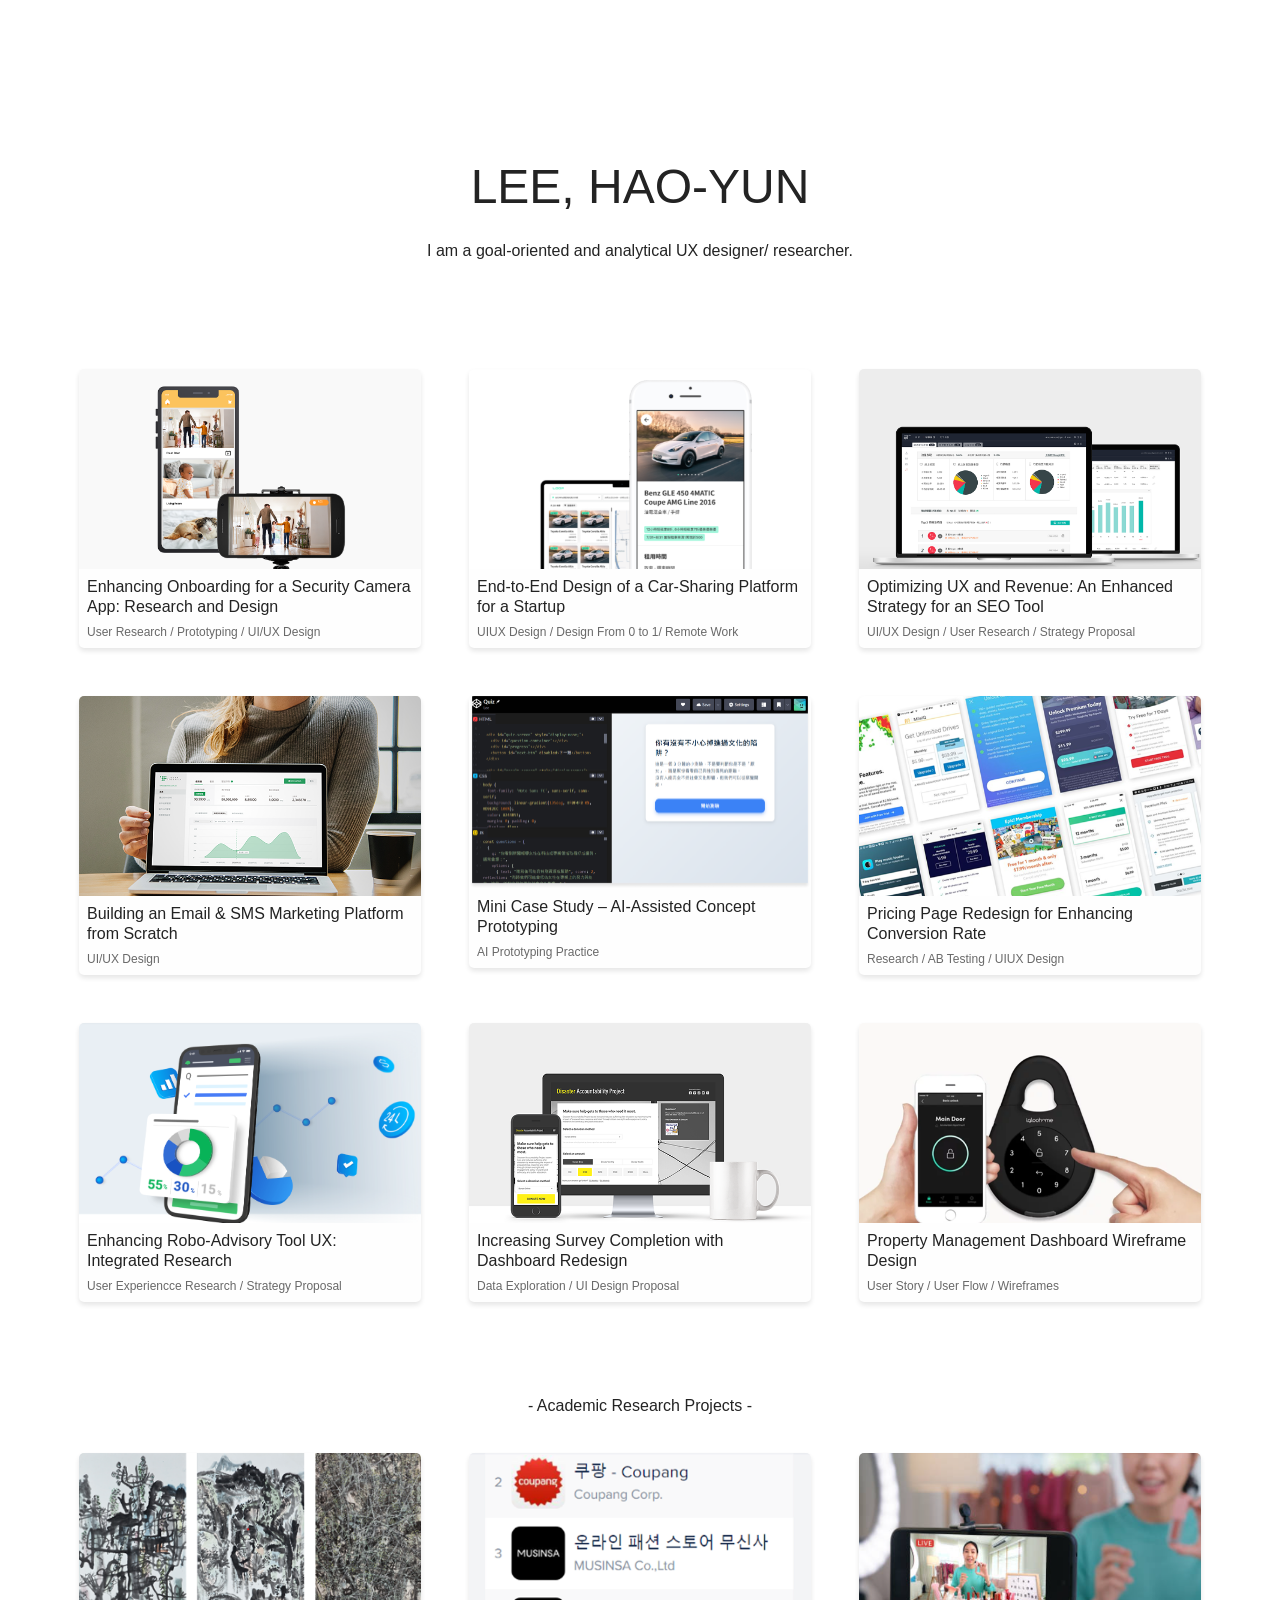
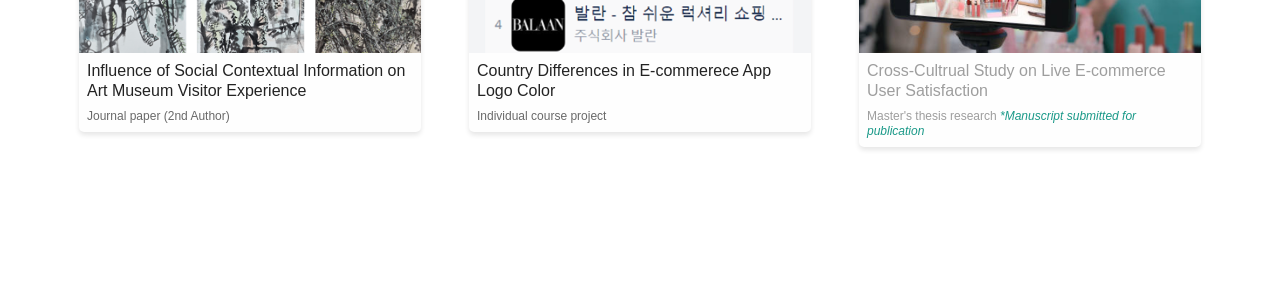
==== index.html @ 68da8c2a "Update index.html" ====
<!DOCTYPE html>
<html lang="zh-TW">
<head>
	
    <meta charset="UTF-8" name="robots" content="noindex , nofollow">
	<title>Lee's portfolio</title>
	<meta name="viewport" content="width=device-width,initial-scale=1.0,user-scalable=0">
	<link rel="stylesheet" type="text/css" href="bootstrap.css">
	<link rel="stylesheet" type="text/css" href="base.css">
	<link rel="stylesheet" type="text/css" href="components.css">


	


</head>

<body class="bg-color">
	
<div class="container">

    <div class="group">
      <div class="title">
        <h1 class="fontsize-h1">LEE, HAO-YUN</h1>
        <h2 class="fontsize-h2">I am a goal-oriented and analytical UX designer/ researcher. </h2>
         
      </div>


<div class="space">
    </div>
    
    <div class=" row ">



<div class="col-sm-4 work-card">
            <!--<a href="2.html ">-->
             <a href="past projects-1.pdf" target="_blank">
            <div class="work-card-inner">

              <div class="pic">
               <img src="images/camera.png" width="100%">
              </div>

           <div class="work-title">
                <h4 class="fontsize-title">Enhancing Onboarding for a Security Camera App: Research and Design</h4>
                <p class="fontsize-subtitle">User Research / Prototyping / UI/UX Design</p>
          </div>  
            </div>
            </a>
      </div>


      <div class="col-sm-4 work-card">
            <!--<a href="carsharing.pdf"   target="_blank" >-->
               <a href="past projects-2.pdf" target="_blank">
            <div class="work-card-inner">

              <div class="pic">
               <img src="images/carsharing.png" width="100%">
              </div>

           <div class="work-title">
                <h4 class="fontsize-title">End-to-End Design of a Car-Sharing Platform for a Startup </h4>
                <p class="fontsize-subtitle">UIUX Design / Design From 0 to 1/ Remote Work</p>
          </div>  
            </div>
            </a>
      </div>


              <div class="col-sm-4 work-card">
            <!--<a href="1.html ">-->
               <a href="past projects-3.pdf" target="_blank">
            <div class="work-card-inner">

              <div class="pic"> 
               <img src="images/seo-tool.png" width="100%">
              </div>

           <div class="work-title">
                <h4 class="fontsize-title">Optimizing UX and Revenue: An Enhanced Strategy for an SEO Tool</h4>
                <p class="fontsize-subtitle">UI/UX Design / User Research / Strategy Proposal</p>
          </div>

            </div>
            </a>
      </div>



              <div class="col-sm-4 work-card">
            <!--<a href="1.html ">-->
               <a href="past projects-4.pdf" target="_blank">
            <div class="work-card-inner">

              <div class="pic">
               <img src="images/edm-1.png" width="100%">
              </div>

           <div class="work-title">
                <h4 class="fontsize-title">Building an Email & SMS Marketing Platform from Scratch</h4>
                <p class="fontsize-subtitle">UI/UX Design</p>
          </div>

            </div>
            </a>
      </div>



              <!-- <div class="col-sm-4 work-card">
            <a href="work-3.html ">
            <div class="work-card-inner">

              <div class="pic">
               <img src="images/pricing_plan.png" width="100%">
              </div>

           <div class="work-title">
                <h4 class="fontsize-title">Refining Pricing Plans through UX Insights</h4>
                <p class="fontsize-subtitle">Analysis / Strategy Proposal</p>
          </div>  
            </div>
            </a>
      </div>-->


<div class="col-sm-4 work-card">
            <a href="work-9.html"   target="_blank" >
            <div class="work-card-inner">

              <div class="pic">
               <img src="images/codepen.png" width="100%">
              </div>

           <div class="work-title">
                <h4 class="fontsize-title">Mini Case Study – AI-Assisted Concept Prototyping</h4>
                <p class="fontsize-subtitle">AI Prototyping Practice</p>
          </div>  
            </div>
            </a>
      </div>




<div class="col-sm-4 work-card">
            <a href="payment_page_redesign_en.pdf"   target="_blank" >
            <div class="work-card-inner">

              <div class="pic">
               <img src="images/payment.png" width="100%">
              </div>

           <div class="work-title">
                <h4 class="fontsize-title">Pricing Page Redesign for Enhancing Conversion Rate</h4>
                <p class="fontsize-subtitle">Research / AB Testing / UIUX Design</p>
          </div>  
            </div>
            </a>
      </div>

<!-- 
<div class="col-sm-4 work-card">
            <a href="work-8.html ">
            <div class="work-card-inner">

              <div class="pic">
               <img src="images/donate-1.png" width="100%">
              </div>

           <div class="work-title">
                <h4 class="fontsize-title">Donation Page Redesign for a Nonprofit Organization</h4>
                <p class="fontsize-subtitle">UI/UX Design</p>
          </div>  
            </div>
            </a>
      </div> -->



<!-- <div class="col-sm-4 work-card">
              <a href="student_project_2.pdf"  target="_blank" >
            <div class="work-card-inner">

              <div class="pic">
               <img src="images/pic_studentproject.png" width="100%">
              </div>

           <div class="work-title">
                <h4 class="fontsize-title">Student Project: Redefine Buying Experience of a Taiwanese Street Food</h4>
                <p class="fontsize-subtitle">Product and service design practice</p>
          </div>  
            </div>
            </a>
      </div>-->


 <div class="col-sm-4 work-card">
            <a href="0.html ">
            <div class="work-card-inner">

              <div class="pic">
               <img src="images/robo.png" width="100%">
              </div>

           <div class="work-title">
                <h4 class="fontsize-title">Enhancing Robo-Advisory Tool UX: Integrated Research</h4>
                <p class="fontsize-subtitle">User Experiencce Research / Strategy Proposal</p>
          </div> 

            </div>
            </a>
      </div>

     


<div class="col-sm-4 work-card">
            <a href="work-7.html ">
            <div class="work-card-inner">

              <div class="pic">
               <img src="images/donate.png" width="100%">
              </div>

           <div class="work-title">
                <h4 class="fontsize-title">Increasing Survey Completion with Dashboard Redesign</h4>
                <p class="fontsize-subtitle">Data Exploration / UI Design Proposal</p>
          </div>  
            </div>
            </a>
      </div>



<div class="col-sm-4 work-card">
            <a href="work-4.html ">
            <div class="work-card-inner">

              <div class="pic">
               <img src="images/igloo_1.png" width="100%">
              </div>

           <div class="work-title">
                <h4 class="fontsize-title">Property Management Dashboard Wireframe Design<br> </h4>
                <p class="fontsize-subtitle">User Story / User Flow / Wireframes</p>
          </div>  
            </div>
            </a>
      </div>
    


<!---<div class="col-sm-4 work-card">
            <a href="work-6.html ">
            <div class="work-card-inner">

              <div class="pic">
               <img src="images/tw.png" width="100%">
              </div>

           <div class="work-title">
                <h4 class="fontsize-title">Practice Data Visualization with Tableau</h4>
                <p class="fontsize-subtitle">Data Visulization Practice</p>
          </div>  
            </div>
            </a>
      </div>--->


<!---<div class="col-sm-4 work-card">
            <a href="work-5.html ">
            <div class="work-card-inner">

              <div class="pic">
               <img src="images/mockup-5.png" width="100%" class="center-1">
              </div>

           <div class="work-title">
                <h4 class="fontsize-title">Practices: DailyUI Challenge</h4>
                <p class="fontsize-subtitle">UI Design Practice</p>
          </div>  
            </div>
            </a>
      </div>--->


      </div>


      <div class="title">
        <h2 class="fontsize-h3">- Academic Research Projects -</h2>
         
      </div>



       <div class=" row ">


      <div class="col-sm-4 work-card">
            <a href="journal_vsci.pdf"  target="_blank">
            <div class="work-card-inner">

              <div class="pic">
               <img src="images/museum.png" width="100%">
              </div>

           <div class="work-title">
                <h4 class="fontsize-title">Influence of Social Contextual Information on Art Museum Visitor Experience</h4>
                <p class="fontsize-subtitle">Journal paper (2nd Author)</p>
          </div>  
            </div>
            </a>
      </div>


      <div class="col-sm-4 work-card">
            <a href="Cultrualinformatics_project_report.pdf"  target="_blank">
            <div class="work-card-inner">

              <div class="pic">
               <img src="images/logo.png" width="100%">
              </div>

           <div class="work-title">
                <h4 class="fontsize-title">Country Differences in E-commerece App Logo Color</h4>
                <p class="fontsize-subtitle">Individual course project</p>
          </div>  
            </div>
            </a>
      </div>


      <div class="col-sm-4 work-card">
            <!---<a href=" ">--->
            <div class="work-card-inner">

              <div class="pic">
               <img src="images/live.png" width="100%">
              </div>

           <div class="work-title">
                <h4 class="fontsize-title"><font color="#9e9e9e">Cross-Cultrual Study on Live E-commerce User Satisfaction</font></h4>
                <p class="fontsize-subtitle"><font color="#9e9e9e">Master's thesis research</font> <font color="#1a9988"><I>*Manuscript submitted for publication</I></font></p>
          </div>  
            </div>
           
      </div>
              

        </div>






    
    </div>
</div>
    <!---start content--->
<div class="space">
    
</div>


    <!---end content--->







</body>
</html>
---- base.css ----
/*! normalize.css v8.0.1 | MIT License | github.com/necolas/normalize.css */

/* Document
   ========================================================================== */

/**
 * 1. Correct the line height in all browsers.
 * 2. Prevent adjustments of font size after orientation changes in iOS.
 */

html {
  line-height: 1.15; /* 1 */
  -webkit-text-size-adjust: 100%; /* 2 */
}

/* Sections
   ========================================================================== */

/**
 * Remove the margin in all browsers.
 */

body {
  margin: 0;
  background-size: cover;

}

/**
 * Render the `main` element consistently in IE.
 */

main {
  display: block;
}

/**
 * Correct the font size and margin on `h1` elements within `section` and
 * `article` contexts in Chrome, Firefox, and Safari.
 */

h1 {
  font-size: 2em;
  margin: 0.67em 0;
}

/* Grouping content
   ========================================================================== */

/**
 * 1. Add the correct box sizing in Firefox.
 * 2. Show the overflow in Edge and IE.
 */

hr {
  box-sizing: content-box; /* 1 */
  height: 0; /* 1 */
  overflow: visible; /* 2 */
}

/**
 * 1. Correct the inheritance and scaling of font size in all browsers.
 * 2. Correct the odd `em` font sizing in all browsers.
 */

pre {
  font-family: monospace, monospace; /* 1 */
  font-size: 1em; /* 2 */
}

/* Text-level semantics
   ========================================================================== */

/**
 * Remove the gray background on active links in IE 10.
 */

a {
  background-color: transparent;
}

/**
 * 1. Remove the bottom border in Chrome 57-
 * 2. Add the correct text decoration in Chrome, Edge, IE, Opera, and Safari.
 */

abbr[title] {
  border-bottom: none; /* 1 */
  text-decoration: underline; /* 2 */
  text-decoration: underline dotted; /* 2 */
}

/**
 * Add the correct font weight in Chrome, Edge, and Safari.
 */

b,
strong {
  font-weight: bolder;
}

/**
 * 1. Correct the inheritance and scaling of font size in all browsers.
 * 2. Correct the odd `em` font sizing in all browsers.
 */

code,
kbd,
samp {
  font-family: monospace, monospace; /* 1 */
  font-size: 1em; /* 2 */
}

/**
 * Add the correct font size in all browsers.
 */

small {
  font-size: 80%;
}

/**
 * Prevent `sub` and `sup` elements from affecting the line height in
 * all browsers.
 */

sub,
sup {
  font-size: 75%;
  line-height: 0;
  position: relative;
  vertical-align: baseline;
}

sub {
  bottom: -0.25em;
}

sup {
  top: -0.5em;
}

/* Embedded content
   ========================================================================== */

/**
 * Remove the border on images inside links in IE 10.
 */

img {
  border-style: none;
}

/* Forms
   ========================================================================== */

/**
 * 1. Change the font styles in all browsers.
 * 2. Remove the margin in Firefox and Safari.
 */

button,
input,
optgroup,
select,
textarea {
  font-family: inherit; /* 1 */
  font-size: 100%; /* 1 */
  line-height: 1.15; /* 1 */
  margin: 0; /* 2 */
}

/**
 * Show the overflow in IE.
 * 1. Show the overflow in Edge.
 */

button,
input { /* 1 */
  overflow: visible;
}

/**
 * Remove the inheritance of text transform in Edge, Firefox, and IE.
 * 1. Remove the inheritance of text transform in Firefox.
 */

button,
select { /* 1 */
  text-transform: none;
}

/**
 * Correct the inability to style clickable types in iOS and Safari.
 */

button,
[type="button"],
[type="reset"],
[type="submit"] {
  -webkit-appearance: button;
}

/**
 * Remove the inner border and padding in Firefox.
 */

button::-moz-focus-inner,
[type="button"]::-moz-focus-inner,
[type="reset"]::-moz-focus-inner,
[type="submit"]::-moz-focus-inner {
  border-style: none;
  padding: 0;
}

/**
 * Restore the focus styles unset by the previous rule.
 */

button:-moz-focusring,
[type="button"]:-moz-focusring,
[type="reset"]:-moz-focusring,
[type="submit"]:-moz-focusring {
  outline: 1px dotted ButtonText;
}

/**
 * Correct the padding in Firefox.
 */

fieldset {
  padding: 0.35em 0.75em 0.625em;
}

/**
 * 1. Correct the text wrapping in Edge and IE.
 * 2. Correct the color inheritance from `fieldset` elements in IE.
 * 3. Remove the padding so developers are not caught out when they zero out
 *    `fieldset` elements in all browsers.
 */

legend {
  box-sizing: border-box; /* 1 */
  color: inherit; /* 2 */
  display: table; /* 1 */
  max-width: 100%; /* 1 */
  padding: 0; /* 3 */
  white-space: normal; /* 1 */
}

/**
 * Add the correct vertical alignment in Chrome, Firefox, and Opera.
 */

progress {
  vertical-align: baseline;
}

/**
 * Remove the default vertical scrollbar in IE 10+.
 */

textarea {
  overflow: auto;
}

/**
 * 1. Add the correct box sizing in IE 10.
 * 2. Remove the padding in IE 10.
 */

[type="checkbox"],
[type="radio"] {
  box-sizing: border-box; /* 1 */
  padding: 0; /* 2 */
}

/**
 * Correct the cursor style of increment and decrement buttons in Chrome.
 */

[type="number"]::-webkit-inner-spin-button,
[type="number"]::-webkit-outer-spin-button {
  height: auto;
}

/**
 * 1. Correct the odd appearance in Chrome and Safari.
 * 2. Correct the outline style in Safari.
 */

[type="search"] {
  -webkit-appearance: textfield; /* 1 */
  outline-offset: -2px; /* 2 */
}

/**
 * Remove the inner padding in Chrome and Safari on macOS.
 */

[type="search"]::-webkit-search-decoration {
  -webkit-appearance: none;
}

/**
 * 1. Correct the inability to style clickable types in iOS and Safari.
 * 2. Change font properties to `inherit` in Safari.
 */

::-webkit-file-upload-button {
  -webkit-appearance: button; /* 1 */
  font: inherit; /* 2 */
}

/* Interactive
   ========================================================================== */

/*
 * Add the correct display in Edge, IE 10+, and Firefox.
 */

details {
  display: block;
}

/*
 * Add the correct display in all browsers.
 */

summary {
  display: list-item;
}

/* Misc
   ========================================================================== */

/**
 * Add the correct display in IE 10+.
 */

template {
  display: none;
}

/**
 * Add the correct display in IE 10.
 */

[hidden] {
  display: none;
}

*{
  position: relative;
  box-sizing: border-box;
}


/*------------------------
font
------------------------*/

/*Font import*/
@import url('https://fonts.googleapis.com/css?family=Lato|Montserrat:400,500,600');

/*------------------------
color
------------------------*/

/*background color*/
.bg-color-white{background-color: #ffffff;}
.bg-color-grey{background-color: #f7f7f7;}
.bg-color-black{background-color: #232323;}
.bg-color-primary{background-color: #52EED9;}


/*text color*/
.tx-color-black{color:#232323; }
.tx-color-grey{color:#707070; }
.tx-color-white{color:#ffffff; }


/*------------------------
typography
------------------------*/

/*global*/
body,html{
  font-family: 'Helvetica','roboto','arial',sans-serif;
}

/*heading*/
h1,h2,h3,h4,h5,h6{
  margin:0;
  color: #232323;
}

h1{
  font-size: 80px;
  font-weight: 600;
  font-family: 'Helvetica','roboto','arial',sans-serif;
  margin-top: 24px;
  margin-bottom: 24px;
}

h2{
  font-size: 48px;
  font-weight: 600;
  font-family: 'Helvetica','roboto','arial',sans-serif;
  margin-top: 18px;
  margin-bottom: 18px;
}

h3{
  font-size: 40px;
  font-weight: 600;
  font-family: 'Helvetica','roboto','arial',sans-serif;
  line-height: 48px;
  margin-top: 24px;
  margin-bottom: 24px;
}

h4{
  font-size: 24px;
  font-weight: 600;
  font-family: 'Helvetica','roboto','arial',sans-serif;
  line-height: 32px;
  margin-top: 24px;
  margin-bottom: 24px;
}

h5{
  font-size: 20px;
  font-weight: 400;
  font-family: 'Helvetica','roboto','arial',sans-serif;
  line-height: 1;
  margin-top: 24px;
  margin-bottom: 24px;
}

h6{
  font-size: 18px;
  font-weight: 400;
  font-family: 'Helvetica','roboto','arial',sans-serif;
  line-height: 24px;
  margin-top: 24px;
  margin-bottom: 16px;
}


p{
  font-size: 16px;
  font-weight: 400;
  font-family: 'Helvetica','roboto','arial',sans-serif;
  line-height: 32px;
  margin-bottom: 16px;
  letter-spacing: 0;

}

p1{
  font-size: 14px;
  font-weight: 400;
  font-family: 'Helvetica','roboto','arial',sans-serif;
  line-height: 32px;
  margin-bottom: 16px;
  letter-spacing: 0;

}

p2{
  font-size: 12px;
  font-weight: 400;
  font-family: 'Helvetica','roboto','arial',sans-serif;
  line-height: 32px;
  margin-bottom: 16px;
  letter-spacing: 0;

}

/*link*/
a{
  color: #484848;
  text-decoration: none;
}

a:hover,
a:active,
a:focus{
  color: #898989;
  text-decoration: none;
}

/*list*/
ul{
  list-style: none;
  margin:0;
  padding: 0;
}

/*--------------
icon
--------------*/

/*icon*/

@font-face {
  font-family: 'fontello';
  src: url('../font/fontello.eot?72573530');
  src: url('../font/fontello.eot?72573530#iefix') format('embedded-opentype'),
       url('../font/fontello.woff2?72573530') format('woff2'),
       url('../font/fontello.woff?72573530') format('woff'),
       url('../font/fontello.ttf?72573530') format('truetype'),
       url('../font/fontello.svg?72573530#fontello') format('svg');
  font-weight: normal;
  font-style: normal;
}
/* Chrome hack: SVG is rendered more smooth in Windozze. 100% magic, uncomment if you need it. */
/* Note, that will break hinting! In other OS-es font will be not as sharp as it could be */
/*
@media screen and (-webkit-min-device-pixel-ratio:0) {
  @font-face {
    font-family: 'fontello';
    src: url('../font/fontello.svg?72573530#fontello') format('svg');
  }
}
*/
 
 [class^="icon-"]:before, [class*=" icon-"]:before {
  font-family: "fontello";
  font-style: normal;
  font-weight: normal;
  speak: none;
 
  display: inline-block;
  text-decoration: inherit;
  width: 1em;
  margin-right: .2em;
  text-align: center;
  /* opacity: .8; */
 
  /* For safety - reset parent styles, that can break glyph codes*/
  font-variant: normal;
  text-transform: none;
 
  /* fix buttons height, for twitter bootstrap */
  line-height: 1em;
 
  /* Animation center compensation - margins should be symmetric */
  /* remove if not needed */
  margin-left: .2em;
 
  /* you can be more comfortable with increased icons size */
  /* font-size: 120%; */
 
  /* Font smoothing. That was taken from TWBS */
  -webkit-font-smoothing: antialiased;
  -moz-osx-font-smoothing: grayscale;
 
  /* Uncomment for 3D effect */
  /* text-shadow: 1px 1px 1px rgba(127, 127, 127, 0.3); */
}
 
.icon-plus:before { content: '\e800'; } /* '' */
.icon-cancel:before { content: '\e801'; } /* '' */
.icon-minus:before { content: '\e802'; } /* '' */
.icon-ok-circled:before { content: '\e803'; } /* '' */
.icon-ok:before { content: '\e804'; } /* '' */
.icon-ok-circled2:before { content: '\e805'; } /* '' */
.icon-play-circled2:before { content: '\e806'; } /* '' */
.icon-location:before { content: '\e807'; } /* '' */
.icon-download:before { content: '\e808'; } /* '' */
.icon-download-1:before { content: '\e809'; } /* '' */
.icon-download-alt:before { content: '\e80a'; } /* '' */
.icon-mail:before { content: '\e80b'; } /* '' */
.icon-mail-1:before { content: '\e80c'; } /* '' */
.icon-forward:before { content: '\e80d'; } /* '' */
.icon-resize-full:before { content: '\e80e'; } /* '' */
.icon-down-dir:before { content: '\e80f'; } /* '' */
.icon-up-dir:before { content: '\e810'; } /* '' */
.icon-left-dir:before { content: '\e811'; } /* '' */
.icon-right-dir:before { content: '\e812'; } /* '' */
.icon-cancel-1:before { content: '\e813'; } /* '' */
.icon-down-open-mini:before { content: '\e814'; } /* '' */
.icon-up-open:before { content: '\e815'; } /* '' */
.icon-right-open:before { content: '\e816'; } /* '' */
.icon-left-open:before { content: '\e817'; } /* '' */
.icon-down-open:before { content: '\e818'; } /* '' */
.icon-left-open-mini:before { content: '\e819'; } /* '' */
.icon-right-open-mini:before { content: '\e81a'; } /* '' */
.icon-up-open-mini:before { content: '\e81b'; } /* '' */
.icon-lamp:before { content: '\e81c'; } /* '' */
.icon-dot-3:before { content: '\e81d'; } /* '' */
.icon-location-1:before { content: '\e81e'; } /* '' */
.icon-download-2:before { content: '\f02e'; } /* '' */
.icon-location-2:before { content: '\f031'; } /* '' */
.icon-mail-alt:before { content: '\f0e0'; } /* '' */
.icon-angle-double-left:before { content: '\f100'; } /* '' */
.icon-angle-double-right:before { content: '\f101'; } /* '' */
.icon-angle-double-up:before { content: '\f102'; } /* '' */
.icon-angle-double-down:before { content: '\f103'; } /* '' */
.icon-reply:before { content: '\f112'; } /* '' */
.icon-angle-circled-left:before { content: '\f137'; } /* '' */
.icon-angle-circled-right:before { content: '\f138'; } /* '' */
.icon-angle-circled-up:before { content: '\f139'; } /* '' */
.icon-angle-circled-down:before { content: '\f13a'; } /* '' */
.icon-play-circled:before { content: '\f144'; } /* '' */
.icon-ok-squared:before { content: '\f14a'; } /* '' */
.icon-expand-right:before { content: '\f152'; } /* '' */


/*------------
utility
----------*/

.u-push-right{float: right !important;}
.u-pull-left{float: left !important;}
.u-text-center{text-align: center !important;}
---- components.css ----
.bg-color{
	background-color: #ffffff;
}
.bg-color-1{
	background-color: #f7f7f7;
}

.bg-img{
   background-image: url(images/Rplot08.png);
background-repeat: no-repeat; 
background-size: 100%;
background-position: left top;

}


/*header*/

.header{
	position: fixed;
	top:0;
	left: 2;
	width: 100%;
	z-index: 100;
}

/*nav bar*/
.navbar{

}

.navbar--collapse{
	margin-left: -15px;
	margin-right: -15px;
}

.header-bar-1{
padding-top: 30px;
padding-bottom: 30px;

width: 100%;
float: left;
background
box-shadow: 0 5px 15px 0 rgba(0,0,0,0.08);
padding-left: 5%
}

@media (max-width: 768px) {
	.header-bar{
		padding-top: 12px;
		padding-bottom:12px;
		padding-left: 30px;
	}

}
.header-bar{
padding-top: 30px;
padding-bottom: 30px;
width: 100%;
float: left;
background-color: #ffffff;
opacity: 0.85;
box-shadow: 0 5px 15px 0 rgba(0,0,0,0.08);
padding-left: 5%;
}

@media (max-width: 768px) {
	.header-bar{
		padding-top: 12px;
		padding-bottom:12px;
		padding-left: 30px;
	}

}



/* header btn*/


.header-btn-1{
	color: #fefefe;
	opacity: 0.6;
	font-family:  'Helvetica','roboto','arial',sans-serif;
	font-weight: 400;
	text-decoration: none;
	position: relative;
	padding-bottom: 15px;
	padding-left: 16px;
	padding-right: 16px;
	margin: 4px;
}

.header-btn-1:hover{
	color: #ffffff;
	opacity: 1;
	text-decoration: none;
}

.header-btn-1:active{
	color: #ffffff;
	opacity: 1;
	text-decoration: none;
}


.header-btn-1:before{
	content: "";
	width:0%;
	height:3px;
	border-radius: 3px;
	background-color: #ffffff;
	display: inline-block;
	position: absolute;
	bottom: 0%;
	left:50%;
	transform: translateX(-50%);
	transition: width 0.3s;
}

.header-btn-1:hover:before{
	width:100%;
}

.header-btn-1:active:before{
	width:100%;
}





.header-btn{
	color: #000000;
	opacity: 0.6;
	font-family:  'Helvetica','roboto','arial',sans-serif;
	font-weight: 400;
	text-decoration: none;
	position: relative;
	padding-bottom: 15px;
	padding-left: 16px;
	padding-right: 16px;
	margin: 4px;
}

.header-btn:hover{
	color: #000000;
	opacity: 1;
	text-decoration: none;
}

.header-btn:active{
	color: #000000;
	opacity: 1;
	text-decoration: none;
}


.header-btn:before{
	content: "";
	width:0%;
	height:3px;
	border-radius: 3px;
	background-color: #000000;
	display: inline-block;
	position: absolute;
	bottom: 0%;
	left:50%;
	transform: translateX(-50%);
	transition: width 0.3s;
}

.header-btn:hover:before{
	width:100%;
}

.header-btn:active:before{
	width:100%;
}


/*main*/

.main{
padding-top: 25vh;
padding-bottom: 20vh;
}


@media (max-width: 768px) {
	.main{
		padding-top: 80px;
		padding-bottom: 80px;
	}

}

.main-1{
padding-top: 10vh;
padding-bottom: 2vh;
}

@media (max-width: 768px) {
	.main-1{
		padding-top: 80px;
		padding-bottom: 80px;
	}

}

.main-2{
	padding-top: 10vh;
padding-bottom: 2vh;
background-color: #fefefe;
}

@media (max-width: 768px) {
	.main-2{
		padding-top: 80px;
		padding-bottom: 80px;
	}

}

.heading{
	font-size: 70px;
	font-family:  'Helvetica','roboto','arial',sans-serif;
	font-weight: 400;
	text-align: left;
	color: #232323;
	opacity: 1;
	margin-left: 5%;
}

@media (max-width: 768px) {
	.heading{
		font-size: 56px;
	}

}

.heading-sub{
	margin-left: 5%;
	opacity: 1;
}


/*content*/
.content{
/*border: 1px solid #000;*/
padding: 24px;
}

.subtitle{
font-size: 32px;
padding: 25px;
font-family:  'Helvetica','roboto','arial',sans-serif;
text-align: center;
}

@media (max-width: 768px) {
	.subtitle{
		font-size: 24px;
	}

}




.box{
	border-radius: 10px;
	box-shadow: 0 5px 15px 0 rgba(0,0,0,0.08);
	padding-top: 24px;
	padding-bottom: 24px;
	padding-left: 50px;
	padding-right: 50px;
	margin: auto;
	background-color: #ffffff;
	margin-bottom: 50px;

}

@media (max-width: 768px) {
	.box{
		padding-left: 15px;
		padding-right: 15px;
		padding-top: 20px;
		padding-bottom: 20px;
	}

}


.group{
	padding-top: 80px;
	padding-bottom: 80px;

}


.title{
padding-top: 5%;
}



.work-card{
	padding: 24px;
	
}

.work-card-2{
	padding: 0px;
	
}

.work-card-inner{
	background-color: #fefefe;
	border-radius: 5px;
	box-shadow: 0 3px 5px 0 rgba(0,0,0,0.1);
	padding:  0px;
}

.work-card-inner:hover{
	
	opacity: 0.6;
	transform: scale(1.005);

}


.work-card-inner:active{
box-shadow: 0 5px 15px 0 rgba(0,0,0,0.25);
}


.col{
/*border: 1px solid #000;*/
padding:15px;
}


.map{
	width: 100%;
}



.work-title{
padding: 8px;
}



.pic{
overflow: hidden;
height: 70%;
border-top-right-radius: 5px;
border-top-left-radius: 5px;
max-height: 200px;
}

.pic-2{
overflow: hidden;
width: 100%;
}


.fontsize-h1{
	font-size: 48px;
	font-family:'roboto','Helvetica','arial',sans-serif;
	margin-top: 10px;
	margin-bottom: 10px;
	line-height: 1.68;
	font-weight: 300;
	
   -webkit-text-stroke-color: #222222;
   text-align: center;

	
}

.fontsize-h2{
	font-size: 16px;
	font-family:'roboto','Helvetica','arial',sans-serif;
	margin-top: 10px;
	margin-bottom: 80px;
	line-height: 1.68;
	font-weight: 300;

   -webkit-text-stroke-color: #222222;
   text-align: center;

	
}

.fontsize-h3{
	font-size: 16px;
	font-family:'roboto','Helvetica','arial',sans-serif;
	margin-top: 10px;
	margin-bottom: 10px;
	line-height: 1.68;
	font-weight: 300; 

   -webkit-text-stroke-color: #222222;
   text-align: center;

	
}

.fontsize-title{
	font-size: 16px;
	font-family:  'roboto','Helvetica','arial',sans-serif;
	font-weight: normal;
	margin-bottom: 8px;
	margin-top: 0px;
	line-height: 1.25;
	font-weight: 300;
	
   -webkit-text-stroke-color: #404040;

}

.fontsize-title-2{
	font-size: 14px;
	font-family:  'roboto','Helvetica','arial',sans-serif;
	font-weight: normal;
	margin-bottom: 8px;
	line-height: 1.25;
	margin-top:0px;
	font-weight: 300;
	
   -webkit-text-stroke-color: #404040;

}


.fontsize-subtitle{
	font-size: 12px;
	font-family: 'roboto','Helvetica','arial',sans-serif;
	margin-top: 0px;
	margin-bottom: 0px;
	line-height: 1.25;
	color: #696969;
	font-weight: 300;

}



.fontsize-1-1{
	font-size: 16px;
	font-family: 'roboto','Helvetica','arial',sans-serif;
	margin-top: 10px;
	margin-bottom: 10px;
	line-height: 1.68;
	
   -webkit-text-stroke-color: #232323;
   	font-weight: 300;

	
}

.fontsize-1{
	font-size: 16px;
	font-family: 'roboto','Helvetica','arial',sans-serif;
	margin-top: 10px;
	margin-bottom: 10px;
	line-height: 1.68;
		font-weight: 300;
	

	
}


.fontsize-2{
	font-size: 14px;
	font-family:  'roboto','Helvetica','arial',sans-serif;
	margin-top: 0px;
	margin-bottom: 15px;
	line-height: 1.68;
	color: #696969;
		font-weight: 300;

}

.fontsize-2-1{
	font-size: 12px;
	font-family: 'roboto','Helvetica','arial',sans-serif;
	margin-top: 0px;
	margin-bottom: 15px;
	line-height: 1.68;
	color: #696969;
		font-weight: 300;

}
.fontsize-3{
	font-size: 20px;
	font-family:  'roboto','Helvetica','arial',sans-serif;
	font-weight: 400;
	margin-top:8px;
	margin-bottom: 8px;
	margin-left: 0px;
	margin-right: 0px;
	line-height: 1.25;

	
   -webkit-text-stroke-color: #232323;

}

.fontsize-3-1{
	font-size: 18px;
	font-family: 'roboto','Helvetica','arial',sans-serif;
	font-weight: 400;
	margin-top:8px;
	margin-bottom: 8px;
	margin-left: 0px;
	margin-right: 0px;
	line-height: 1.68;
	
   -webkit-text-stroke-color: #232323;

}

.fontsize-3-2{
	font-size: 42px;
	font-family: 'roboto','Helvetica','arial',sans-serif;
	font-weight: 400;
	margin-top:8px;
	margin-bottom: 8px;
	margin-left: 0px;
	margin-right: 0px;
	line-height: 1.68;

}


.fontsize-4{
	font-size: 14px;
	font-family:  'roboto','Helvetica','arial',sans-serif;
	margin-bottom: 15px;
	margin-top: 8px;
	font-weight: 400;
	line-height: 1.68;

}

.fontsize-4-1{
	font-size: 14px;
	font-family:'roboto','Helvetica','arial',sans-serif;
	margin-bottom: 15px;
	margin-top: 8px;
	font-weight: 400;
	line-height: 1.68;
	
   -webkit-text-stroke-color: #232323;
}

.fontsize-5{
	font-size: 36px;
	font-family:  'roboto','Helvetica','arial',sans-serif;
	font-weight: 300;
	margin-top:8px;
	margin-bottom: 8px;
	margin-left: 0px;
	margin-right: 0px;
	line-height: 1.68;



}

.fontsize-6{
	font-size: 18px;
	font-family: 'roboto','Helvetica','arial',sans-serif;
	font-weight: 400;
	margin-top:8px;
	margin-bottom: 8px;
	margin-left: 0px;
	margin-right: 0px;
	line-height: 1.25;
}


.font-color-1{
	color:#01B8AA;
	font-weight: 500;
}

.font-color-2{
	color: #01B8AA;
	
}

.font-color-3{
	color: #fefefe;
}

.font-color-4{
	color: #232323;
}

.icon{
	width: 50%;

}


.font{
	font-family:'roboto','Helvetica','arial',sans-serif;
	line-height: 1.68;
		font-weight: 300;
}






.padding-2{
	padding: 10px;
	margin-bottom: 10px;
	margin-top: 50px;
}

.padding-1{
padding-top: 5vh;
padding-bottom: 1vh;
}

.padding{
	padding: 30px;
	margin-bottom: 15px;
	margin-top: 15px;
}

.space{
	margin-top: 40px;
}
.space-1{
	margin-top: 90px;

}
.space-2{
	margin-top: 25px;

}

.space-3{
	margin-top: 50px;
}
.text-center{
	text-align: center;
}


.center-1{
	margin: 0 auto;
	display:block;

}

.italic{
	font-style: italic;
	text-align: right;
	padding: 10px;
	color: #BFBFBF;
}

.italic-1{
	font-style: italic;
}

.bold{
	font-weight: 500;
}

.color-grey{
	color: #898989;
}
hr.style-six {
    border: 0;
    height: 0;
    border-top: 1px solid rgba(0,0,0,0.2);
    border-bottom: 1px solid rgba(255,255,255,0.3);
}


hr.style-two {
    border: 0;
    height: 1px;
    background-image: linear-gradient(to right, rgba(0,0,0,0), rgba(0,0,0,0.75), rgba(0,0,0,0));
}

hr.style-four {
    height: 12px;
    border: 0;
    box-shadow: inset 0 12px 12px -12px rgba(0,0,0,0.5);
}


.circle {
  width: 50px;
  height: 50px;
  border-radius: 50%;
  font-size: 20px;
  font-family: 'roboto','Helvetica','arial',sans-serif;
  color: #fefefe;
  line-height: 50px;
  text-align: center;
  background: #232323;
  margin-top: 40px;
  margin-bottom: 20px;
  margin-right: 20px;
  display: inline-block;
}

.inline{
	display: inline-block;

}

.bg-img-1{
	background-image: url(world-1.svg);
	width: 100%;
	height: 100%;
	background-repeat: no-repeat;
	background-position: center;
	margin-top: 5%;


}



.btn-download-1{

	background-color: #232323;
	color:#f7f7f7;
	font-family: 'roboto','Helvetica','arial',sans-serif;
	font-size: 12px;
	font-weight: 400;
	border: none;
  padding: 6px 50px;
  text-align: center;
  text-decoration: none;
  display: inline-block;
  border-radius: 100px;
  margin-top: 30px;
  margin-left: 5%;
 
}


.btn-download-1:hover{
	background-color: rgba(35, 35, 35, 0.6);
	color:#f7f7f7;
}



.line{
	text-decoration-line: underline;

}

.opacity{
	opacity:0.6;
}

.opacity-1{
	opacity:0.8;
}

.outline{
		-webkit-text-stroke-width: 1px;
   -webkit-text-stroke-color: #232323;
}
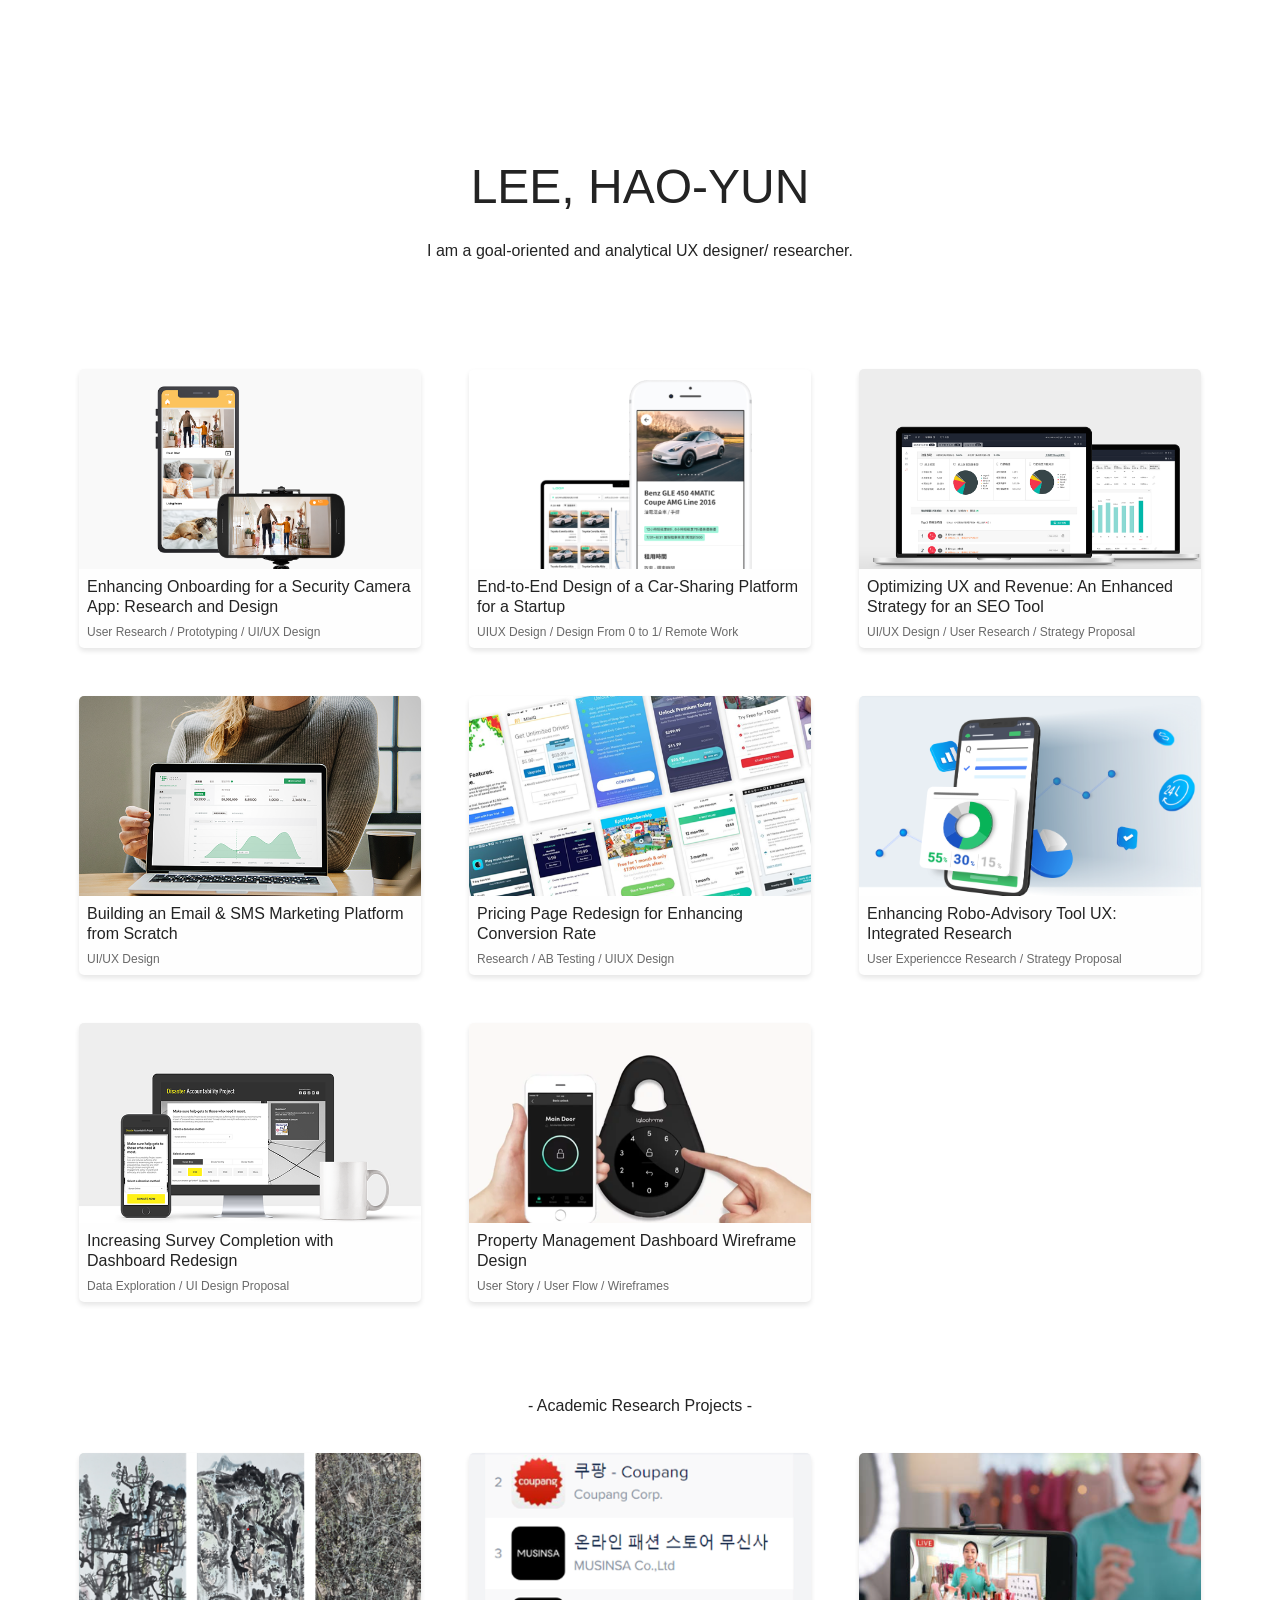
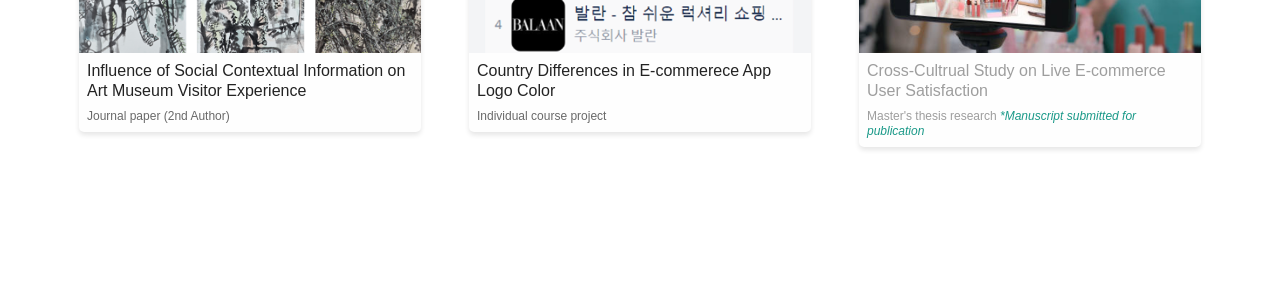
==== commit be5e5a60: "Update index.html" ====
--- a/index.html
+++ b/index.html
@@ -66,7 +66,7 @@
                 <p class="fontsize-subtitle">UIUX Design / Design From 0 to 1/ Remote Work</p>
           </div>  
             </div>
-            </a>
+            </a> 
       </div>
 
 
@@ -76,7 +76,7 @@
             <div class="work-card-inner">
 
               <div class="pic"> 
-               <img src="images/seo-tool.png" width="100%">
+               <img src="images/seo.png" width="100%">
               </div>
 
            <div class="work-title">
@@ -126,7 +126,7 @@
             </a>
       </div>-->
 
-
+<!-- 
 <div class="col-sm-4 work-card">
             <a href="work-9.html"   target="_blank" >
             <div class="work-card-inner">
@@ -141,7 +141,7 @@
           </div>  
             </div>
             </a>
-      </div>
+      </div>-->
 
 
 
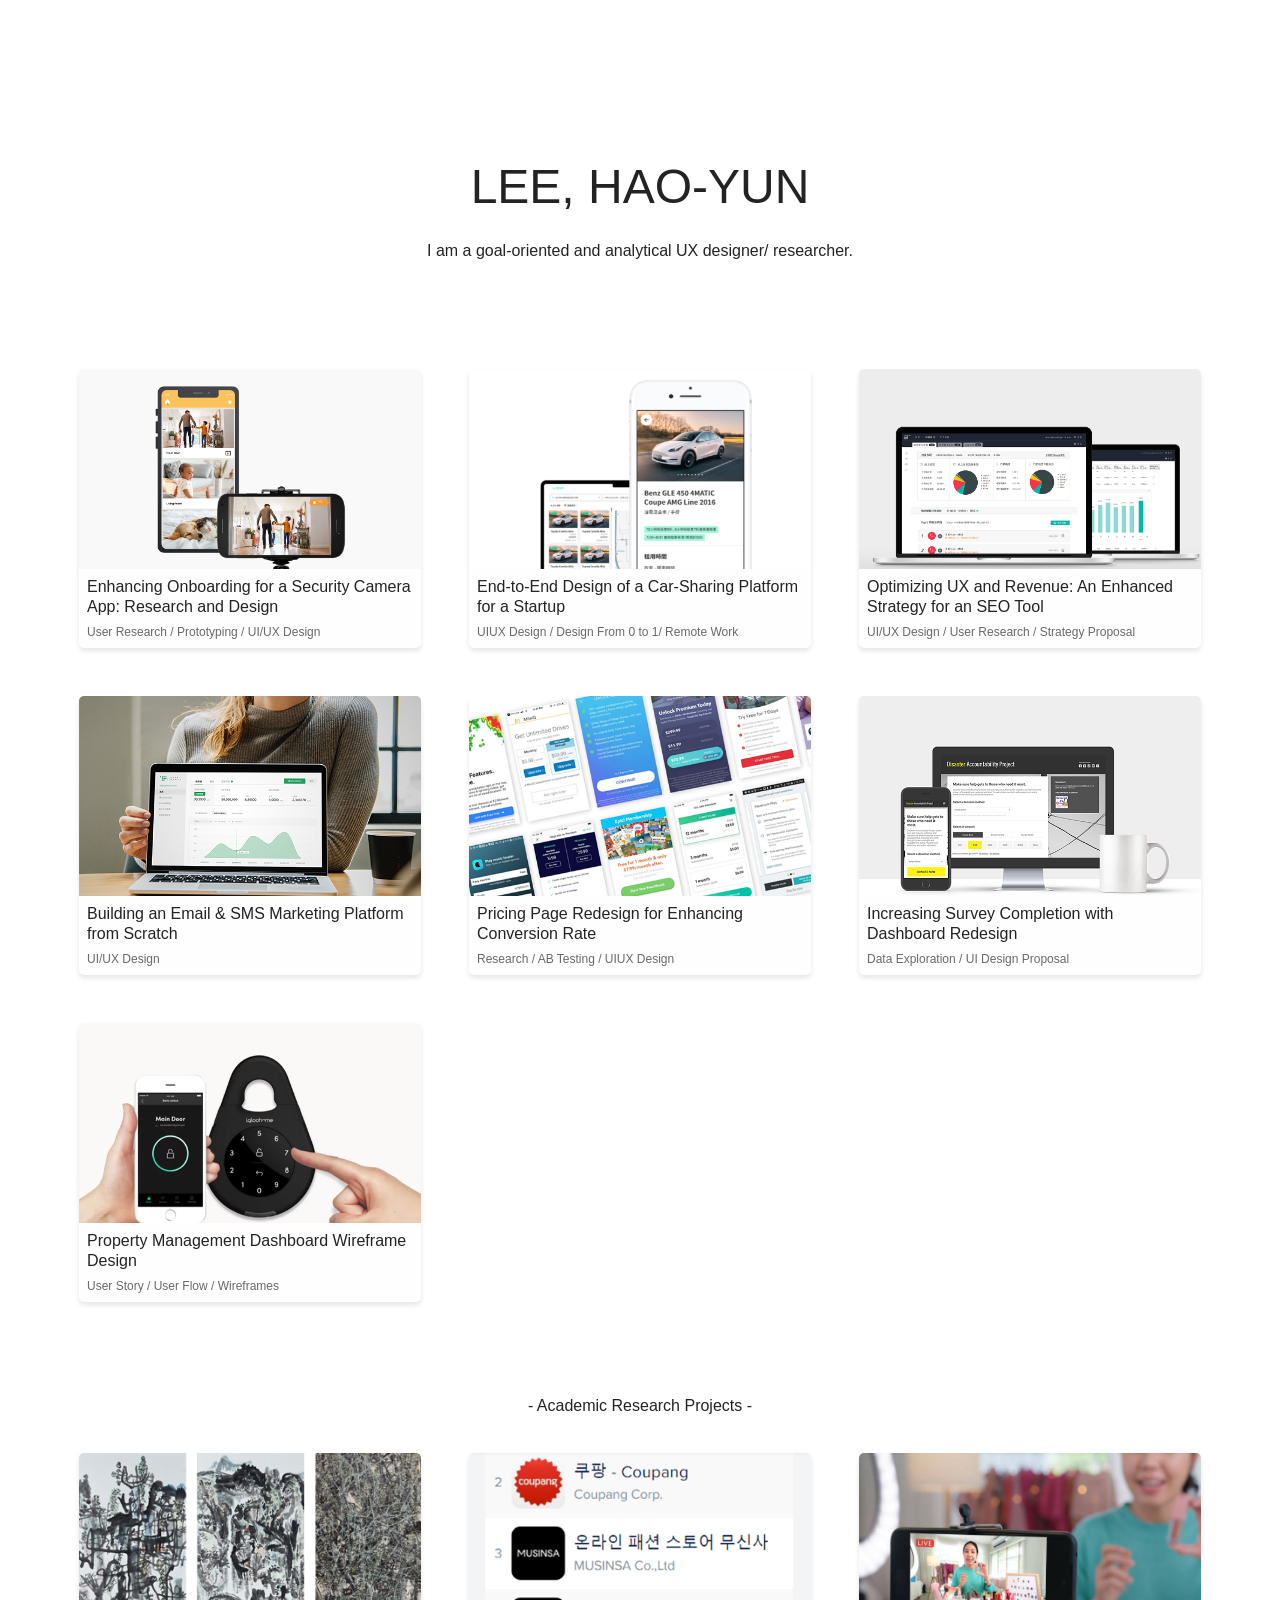
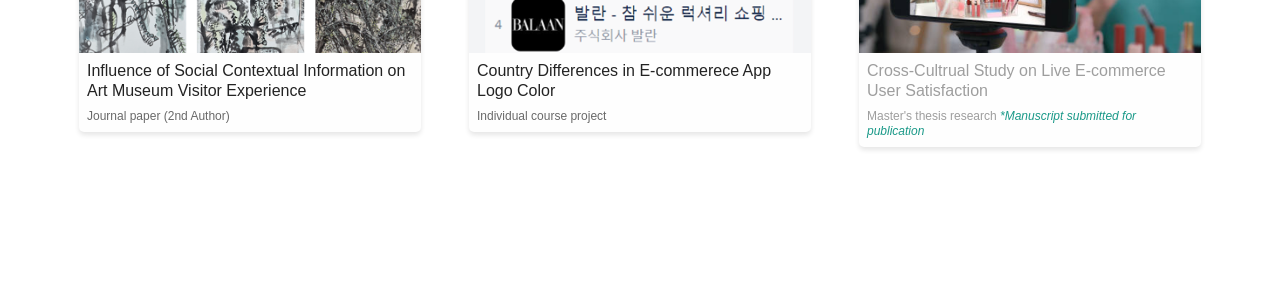
==== commit ca94ceb3: "Update index.html" ====
--- a/index.html
+++ b/index.html
@@ -198,7 +198,7 @@
       </div>-->
 
 
- <div class="col-sm-4 work-card">
+ <!--<div class="col-sm-4 work-card">
             <a href="0.html ">
             <div class="work-card-inner">
 
@@ -213,7 +213,8 @@
 
             </div>
             </a>
-      </div>
+      </div>-->
+
 
      
 
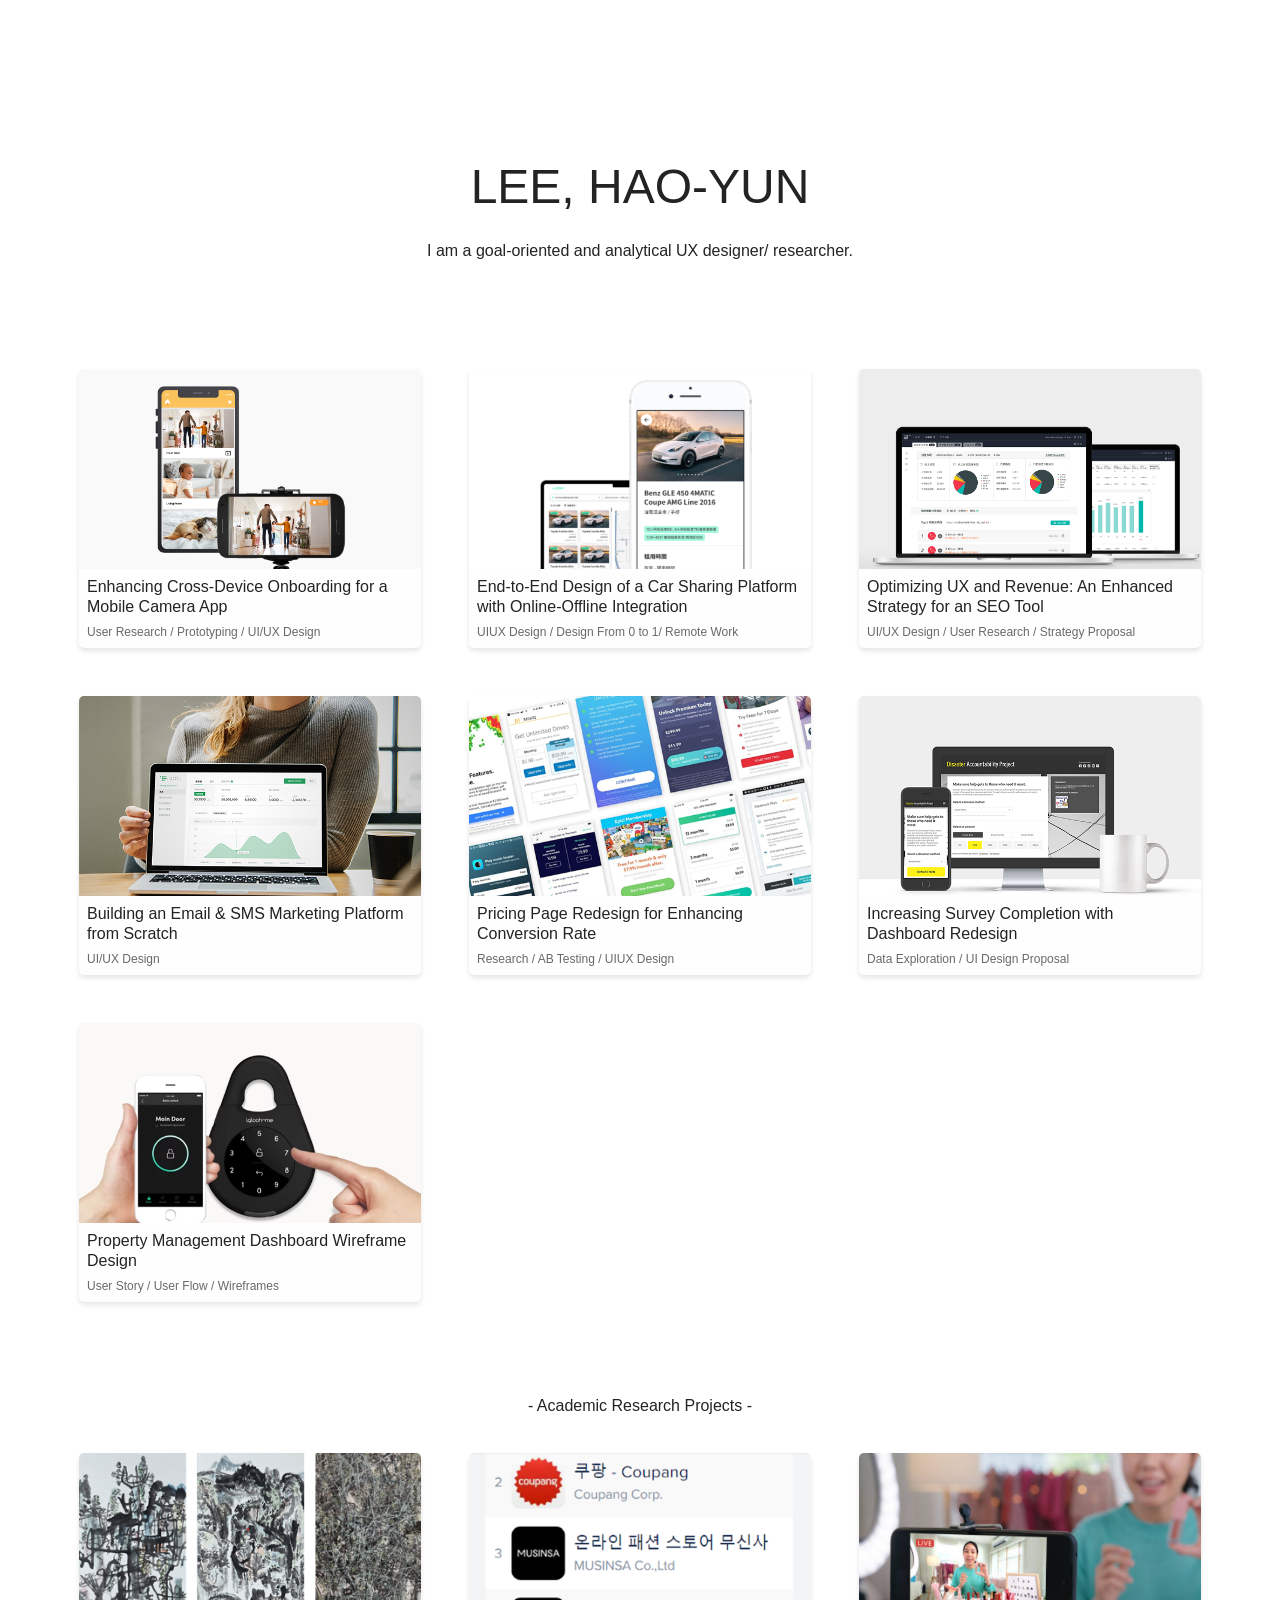
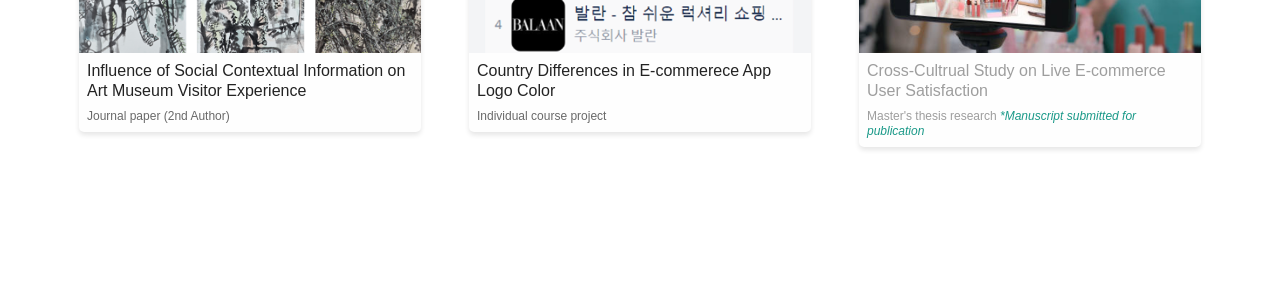
==== commit 3572b97b: "Update index.html" ====
--- a/index.html
+++ b/index.html
@@ -44,7 +44,7 @@
               </div>
 
            <div class="work-title">
-                <h4 class="fontsize-title">Enhancing Onboarding for a Security Camera App: Research and Design</h4>
+                <h4 class="fontsize-title">Enhancing Cross-Device Onboarding for a Mobile Camera App</h4>
                 <p class="fontsize-subtitle">User Research / Prototyping / UI/UX Design</p>
           </div>  
             </div>
@@ -62,7 +62,7 @@
               </div>
 
            <div class="work-title">
-                <h4 class="fontsize-title">End-to-End Design of a Car-Sharing Platform for a Startup </h4>
+                <h4 class="fontsize-title">End-to-End Design of a Car Sharing Platform with Online-Offline Integration </h4>
                 <p class="fontsize-subtitle">UIUX Design / Design From 0 to 1/ Remote Work</p>
           </div>  
             </div>
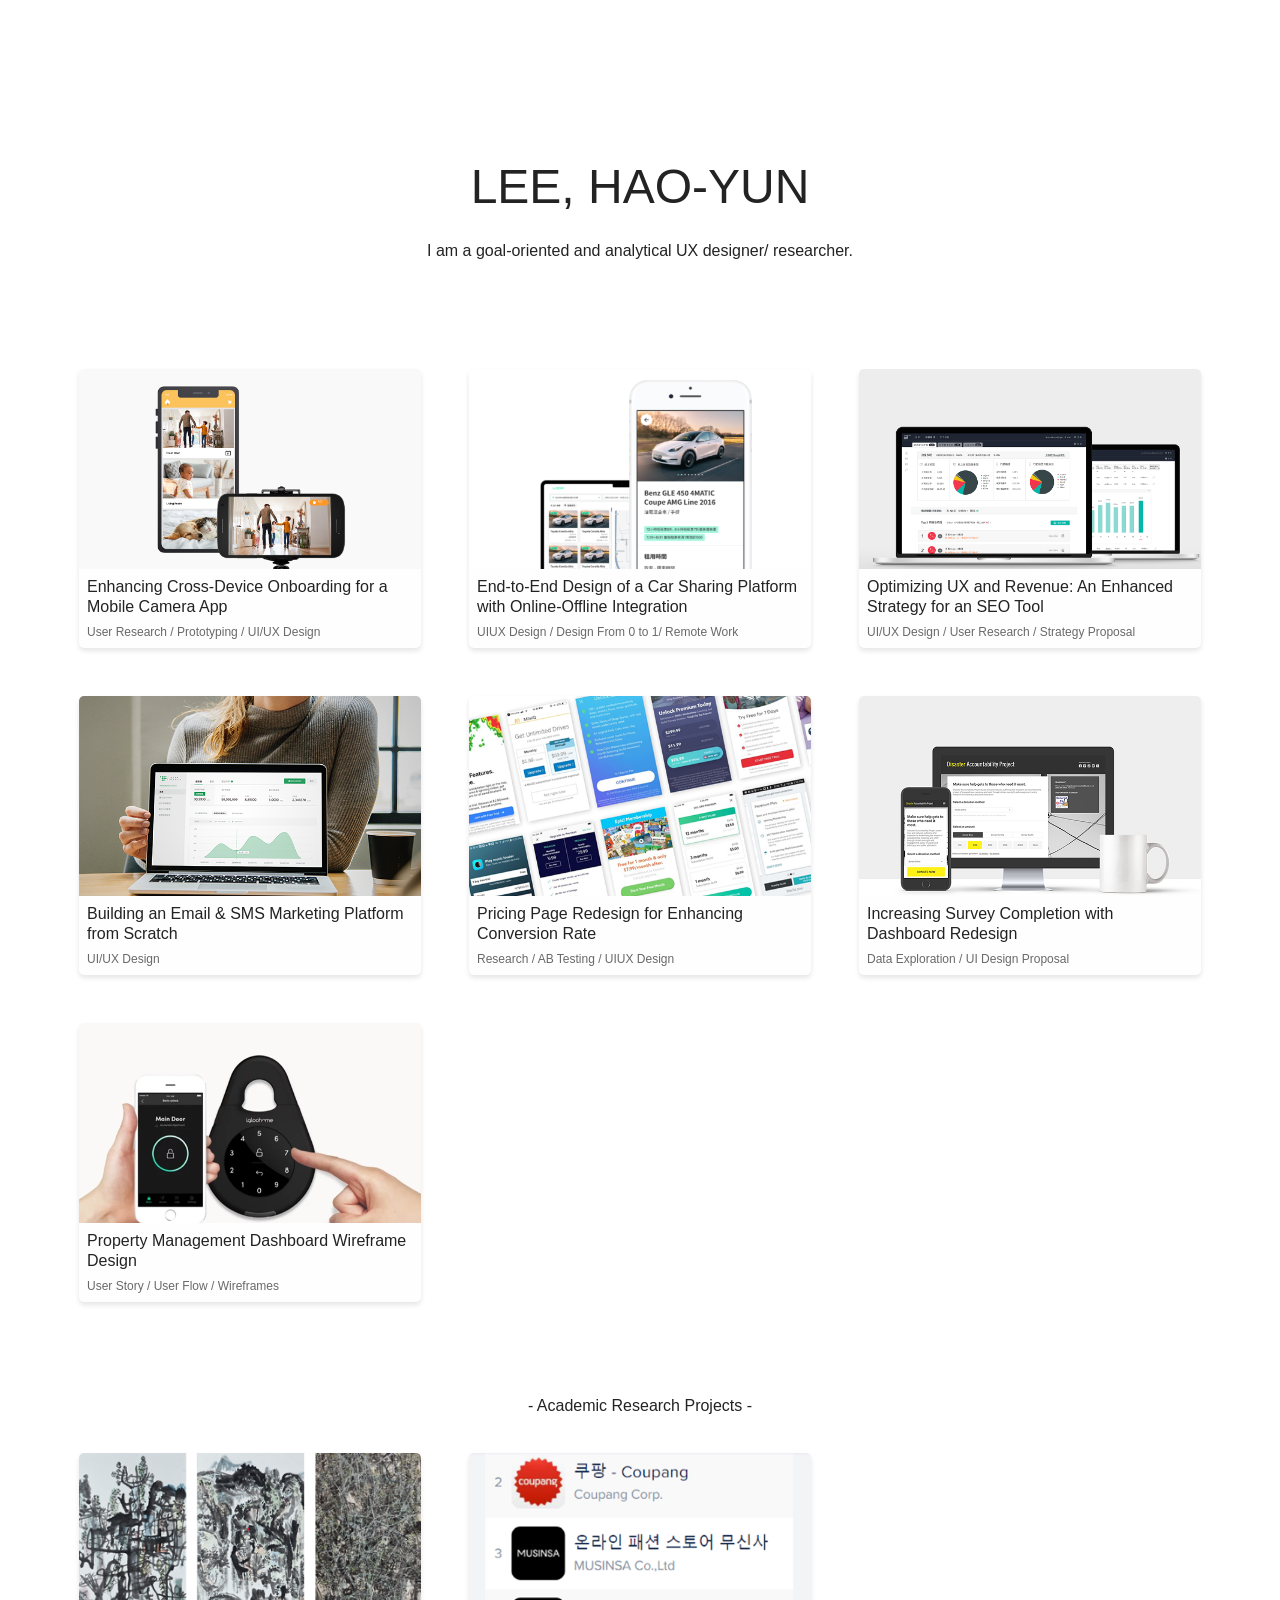
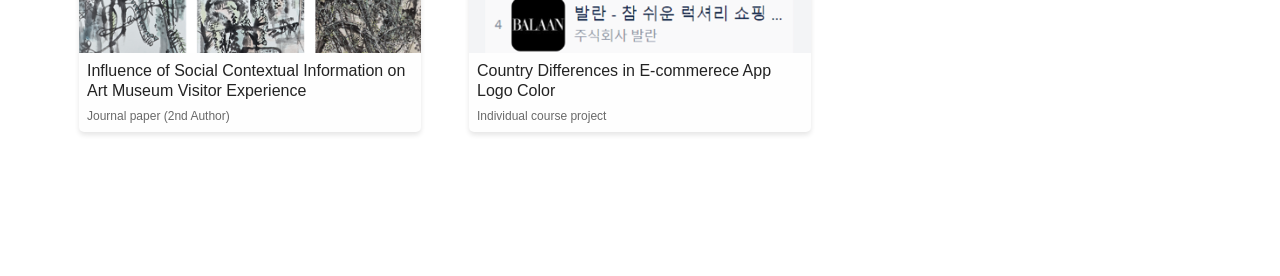
==== commit c4307d4b: "Update index.html" ====
--- a/index.html
+++ b/index.html
@@ -336,8 +336,8 @@
       </div>
 
 
-      <div class="col-sm-4 work-card">
-            <!---<a href=" ">--->
+      <!---<div class="col-sm-4 work-card">
+            
             <div class="work-card-inner">
 
               <div class="pic">
@@ -350,7 +350,7 @@
           </div>  
             </div>
            
-      </div>
+      </div>--->
               
 
         </div>
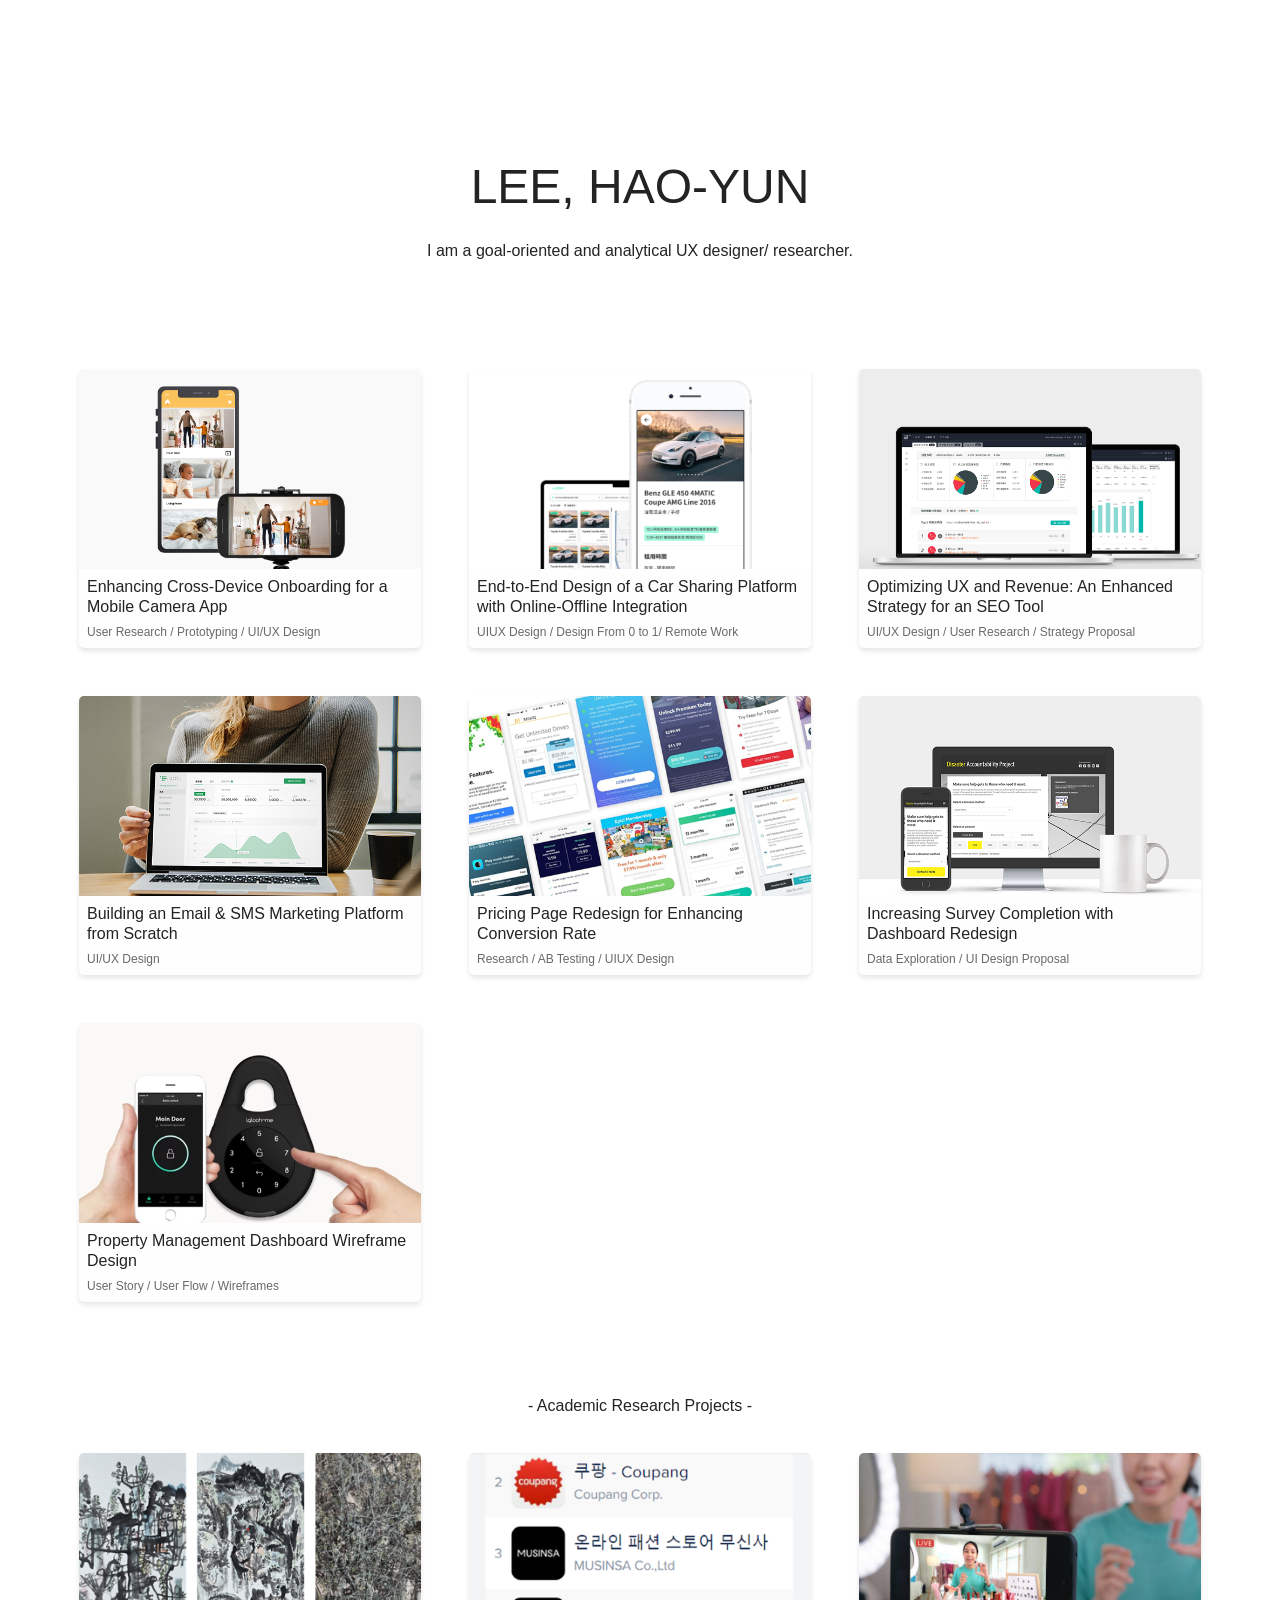
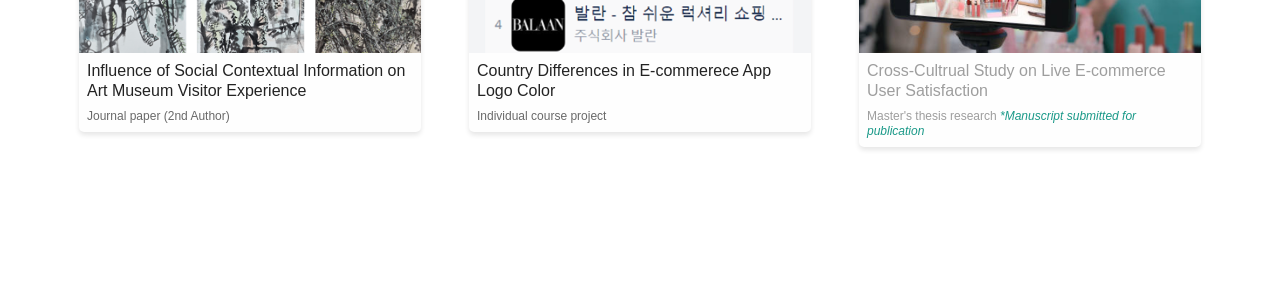
==== commit 8c47ee83: "Update index.html" ====
--- a/index.html
+++ b/index.html
@@ -336,7 +336,7 @@
       </div>
 
 
-      <!---<div class="col-sm-4 work-card">
+    <div class="col-sm-4 work-card">
             
             <div class="work-card-inner">
 
@@ -350,7 +350,7 @@
           </div>  
             </div>
            
-      </div>--->
+      </div>
               
 
         </div>
